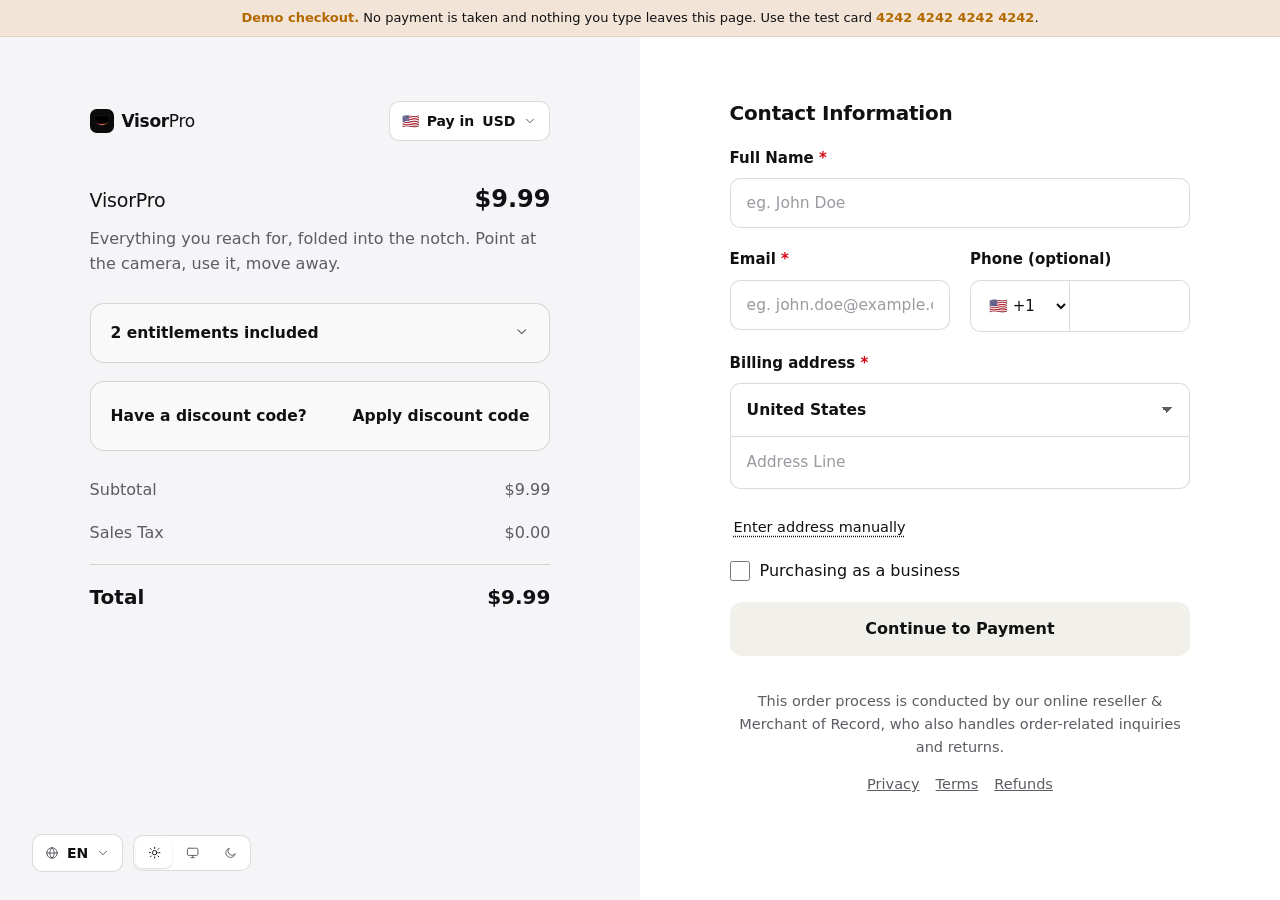
==== checkout.html @ f38d6903 "VisorPro website: landing page, live panel demo and demo checkout" ====
<!doctype html>
<html lang="en">
<head>
<meta charset="utf-8">
<meta name="viewport" content="width=device-width, initial-scale=1, viewport-fit=cover">
<title>VisorPro Checkout</title>
<meta name="robots" content="noindex">
<link rel="icon" href="assets/favicon.svg" type="image/svg+xml">
<link rel="preconnect" href="https://fonts.googleapis.com">
<link rel="stylesheet" href="https://fonts.googleapis.com/css2?family=Bricolage+Grotesque:opsz,wght@12..96,600;12..96,700&family=Instrument+Sans:wght@400;500;600;700&display=swap">
<link rel="stylesheet" href="assets/site.css">
<style>
  /* Demo checkout. Two halves: the order on the left, the form on the right. */
  :root { --left: #f5f5f7; --right: #ffffff; --field: #fff; --field-line: rgba(0,0,0,.14) }
  @media (prefers-color-scheme: dark) { :root:not([data-theme="light"]) { --left: #1c1c1e; --right: #111112; --field: #161618; --field-line: rgba(255,255,255,.12) } }
  :root[data-theme="dark"] { --left: #1c1c1e; --right: #111112; --field: #161618; --field-line: rgba(255,255,255,.12) }
  body { min-height: 100vh; display: flex; flex-direction: column; background: var(--right) }
  .demo { background: color-mix(in oklab, var(--warn) 18%, var(--right)); color: var(--fg); font-size: 13px; text-align: center; padding: 8px 16px; border-bottom: 1px solid var(--line) }
  .demo b { color: var(--warn) }
  .co { flex: 1; display: grid; grid-template-columns: 1fr 1fr }
  .co-l { background: var(--left); display: flex; flex-direction: column; padding: 64px clamp(16px, 7vw, 120px) 28px; position: relative }
  .co-r { background: var(--right); padding: 64px clamp(16px, 7vw, 120px) 40px }
  .co-l > .in, .co-r > .in { max-width: 560px; width: 100%; margin-left: auto }
  .co-r > .in { margin: 0 auto 0 0 }
  @media (max-width: 900px) { .co { grid-template-columns: 1fr } .co-l, .co-r { padding: 32px 16px } .co-l > .in, .co-r > .in { margin: 0 auto } .co-l .tools { position: static; margin-top: 24px } }
  .top { display: flex; justify-content: space-between; align-items: center; gap: 12px; margin-bottom: 44px }
  .brand { font-size: 17px }
  .dd { position: relative }
  .ddb { display: inline-flex; align-items: center; gap: 8px; height: 40px; padding: 0 12px; border-radius: 10px; background: var(--right); border: 1px solid var(--field-line); color: var(--fg); font: 600 14px var(--sans); cursor: pointer }
  .ddb .i { color: var(--fg2) }
  .ddm { position: absolute; right: 0; top: 46px; z-index: 20; min-width: 220px; padding: 5px; border-radius: 12px; background: var(--surface); border: 1px solid var(--line); box-shadow: var(--shadow); display: none }
  .ddm.up { top: auto; bottom: 46px; left: 0; right: auto }
  .dd.open .ddm { display: block }
  .ddm button { display: flex; width: 100%; gap: 10px; align-items: center; padding: 8px 10px; border: 0; background: none; border-radius: 8px; color: var(--fg); font: 14px var(--sans); cursor: pointer; text-align: left }
  .ddm button:hover { background: var(--surface2) } .ddm button small { margin-left: auto; color: var(--fg3) }
  .prod { display: flex; justify-content: space-between; align-items: baseline; gap: 16px }
  .prod h1 { font-size: 19px; letter-spacing: -0.01em } .prod .amt { font: 700 24px var(--display) }
  .desc { color: var(--fg2); margin: 14px 0 26px; font-size: 16px }
  .box { border: 1px solid var(--field-line); border-radius: 14px; background: color-mix(in oklab, var(--right) 40%, transparent); margin-bottom: 18px }
  .box > button { display: flex; width: 100%; justify-content: space-between; align-items: center; padding: 20px; background: none; border: 0; color: var(--fg); font: 600 15.5px var(--sans); cursor: pointer }
  .box > button .i { transition: transform .2s; color: var(--fg2) } .box.open > button .i { transform: rotate(180deg) }
  .box .more { display: none; padding: 0 20px 18px; font-size: 14.5px; color: var(--fg2) } .box.open .more { display: block }
  .ent { display: flex; gap: 10px; align-items: flex-start; padding: 6px 0 } .ent .i { color: var(--good); margin-top: 3px } .ent b { color: var(--fg); font-weight: 600 }
  .disc { display: flex; justify-content: space-between; align-items: center; padding: 22px 20px; gap: 12px; font-weight: 600; font-size: 15.5px }
  .disc .lnk { background: none; border: 0; color: var(--fg); font: 600 15.5px var(--sans); cursor: pointer; padding: 0 }
  .disc form { display: flex; gap: 8px; flex: 1; justify-content: flex-end } .disc input { max-width: 180px; height: 38px }
  .disc .ok { color: var(--good); font-weight: 600; display: flex; gap: 8px; align-items: center }
  .sum { margin-top: 8px; font-size: 16px }
  .sum div { display: flex; justify-content: space-between; padding: 9px 0; color: var(--fg2) }
  .sum .tot { border-top: 1px solid var(--field-line); margin-top: 10px; padding-top: 20px; color: var(--fg); font: 700 20px var(--display) }
  .sum .save { color: var(--good) }
  .tools { position: absolute; left: 32px; bottom: 28px; display: flex; gap: 10px; align-items: center }
  .tools .ddb { height: 38px; background: var(--right) }
  .tools .theme-sw { border-radius: 10px; padding: 3px; background: var(--right); box-shadow: inset 0 0 0 1px var(--field-line) } .tools .theme-sw button { border-radius: 7px; width: 36px; height: 30px }
  h2.sec { font: 600 20px var(--display); letter-spacing: -0.01em; margin: 0 0 22px }
  .row2 { display: grid; grid-template-columns: 1fr 1fr; gap: 20px } @media (max-width: 520px) { .row2 { grid-template-columns: 1fr } }
  .f { display: flex; flex-direction: column; gap: 8px; margin-bottom: 20px }
  .f label { font-weight: 600; font-size: 15px } .f label .req { color: var(--bad) }
  .inp { height: 50px; width: 100%; padding: 0 16px; border-radius: 10px; border: 1px solid var(--field-line); background: var(--field); color: var(--fg); font: 15.5px var(--sans); outline: none; transition: border-color .15s, box-shadow .15s }
  .inp::placeholder { color: var(--fg3) }
  .inp:focus { border-color: var(--accent); box-shadow: 0 0 0 3px color-mix(in oklab, var(--accent) 25%, transparent) }
  .inp.bad { border-color: var(--bad) } .err { color: var(--bad); font-size: 13px; display: none } .f.has-err .err { display: block }
  .phone { display: flex; border: 1px solid var(--field-line); border-radius: 10px; background: var(--field); overflow: hidden }
  .phone select { border: 0; background: none; color: var(--fg); padding: 0 8px 0 14px; font: 15px var(--sans); border-right: 1px solid var(--field-line); cursor: pointer }
  .phone input { border: 0; border-radius: 0; flex: 1; box-shadow: none !important }
  .phone:focus-within { border-color: var(--accent); box-shadow: 0 0 0 3px color-mix(in oklab, var(--accent) 25%, transparent) }
  .addr { border: 1px solid var(--field-line); border-radius: 10px; background: var(--field); overflow: hidden }
  .addr select, .addr input { width: 100%; height: 52px; border: 0; background: none; color: var(--fg); padding: 0 16px; font: 600 15.5px var(--sans); outline: none }
  .addr input { font-weight: 400; border-top: 1px solid var(--field-line) }
  .addr input::placeholder { color: var(--fg3) }
  .addr select { appearance: none; background-image: linear-gradient(45deg, transparent 50%, var(--fg2) 50%), linear-gradient(135deg, var(--fg2) 50%, transparent 50%); background-position: calc(100% - 22px) 50%, calc(100% - 16px) 50%; background-size: 6px 6px; background-repeat: no-repeat; cursor: pointer }
  .addr .grid3 { display: grid; grid-template-columns: 1.2fr 1fr .8fr } .addr .grid3 input + input { border-left: 1px solid var(--field-line) }
  .manual { display: inline-block; margin: 10px 0 24px 4px; background: none; border: 0; color: var(--fg); font: 500 14.5px var(--sans); text-decoration: underline dotted; text-underline-offset: 4px; cursor: pointer; padding: 0 }
  .chk { display: flex; gap: 10px; align-items: center; font-size: 16px; cursor: pointer; margin-bottom: 18px }
  .chk input { width: 20px; height: 20px; accent-color: var(--accent); margin: 0 }
  .go { width: 100%; height: 54px; border-radius: 12px; border: 0; background: var(--surface2); color: var(--fg); font: 600 16px var(--sans); cursor: pointer; margin-top: 10px; display: flex; align-items: center; justify-content: center; gap: 10px; transition: background .15s, filter .15s }
  .go.ready { background: var(--fg); color: var(--bg) } .go:hover { filter: brightness(1.08) }
  .go:disabled { opacity: .6; cursor: progress }
  .spin { width: 18px; height: 18px; border-radius: 50%; border: 2px solid currentColor; border-right-color: transparent; animation: sp .7s linear infinite } @keyframes sp { to { transform: rotate(360deg) } }
  .legal { text-align: center; color: var(--fg2); font-size: 14.5px; margin-top: 34px; line-height: 1.6 }
  .legal .lnks { display: flex; gap: 16px; justify-content: center; margin-top: 14px; font-weight: 500 } .legal .lnks a { color: var(--fg2) }
  .who { display: flex; justify-content: space-between; align-items: center; padding: 14px 16px; border-radius: 12px; border: 1px solid var(--field-line); margin-bottom: 24px; font-size: 14.5px; color: var(--fg2) }
  .who b { color: var(--fg); display: block; font-size: 15px } .who button { background: none; border: 0; color: var(--accent); font: 600 14px var(--sans); cursor: pointer }
  .card-box { border: 1px solid var(--field-line); border-radius: 10px; background: var(--field); overflow: hidden }
  .card-box .cn { position: relative } .card-box .cn input { padding-right: 120px }
  .card-box .brands { position: absolute; right: 12px; top: 50%; translate: 0 -50%; display: flex; gap: 6px }
  .card-box .brands i { width: 32px; height: 21px; border-radius: 4px; background: var(--surface2); border: 1px solid var(--line); display: grid; place-items: center; font: 700 8px var(--sans); color: var(--fg2); font-style: normal }
  .card-box .brands i.on { background: var(--accent); color: #fff; border-color: transparent }
  .card-box input { width: 100%; height: 52px; border: 0; background: none; color: var(--fg); padding: 0 16px; font: 15.5px var(--sans); outline: none; font-variant-numeric: tabular-nums }
  .card-box input::placeholder { color: var(--fg3) }
  .card-box .two { display: grid; grid-template-columns: 1fr 1fr; border-top: 1px solid var(--field-line) } .card-box .two input + input { border-left: 1px solid var(--field-line) }
  .testcard { font-size: 13px; color: var(--fg3); margin: 10px 0 20px 2px } .testcard button { background: none; border: 0; color: var(--accent); cursor: pointer; font: 600 13px var(--sans); padding: 0 }
  .done { text-align: center; padding-top: 30px }
  .done .tick { width: 64px; height: 64px; border-radius: 50%; display: grid; place-items: center; margin: 0 auto 22px; background: color-mix(in oklab, var(--good) 18%, transparent); color: var(--good); font-size: 30px }
  .done h2 { font: 700 30px var(--display); letter-spacing: -0.02em }
  .done p { color: var(--fg2) }
  .key { margin: 26px auto; max-width: 420px; display: flex; align-items: center; justify-content: space-between; gap: 12px; padding: 14px 16px; border-radius: 12px; background: var(--surface2); font: 600 16px var(--mono); letter-spacing: .04em }
  .key button { background: none; border: 0; color: var(--accent); font: 600 13px var(--sans); cursor: pointer }
  .hide { display: none !important }
</style>
</head>
<body data-page="checkout">
<div class="demo" role="note"><b>Demo checkout.</b> No payment is taken and nothing you type leaves this page. Use the test card <b>4242 4242 4242 4242</b>.</div>
<div class="co">
  <div class="co-l"><div class="in">
    <div class="top">
      <a class="brand" href="index.html" id="brand"></a>
      <div class="dd" id="cur"><button class="ddb" type="button" aria-haspopup="true"><span id="curflag"></span>Pay in <span id="curcode">USD</span><span data-icon="down"></span></button><div class="ddm" id="curmenu"></div></div>
    </div>
    <div class="prod"><h1>VisorPro</h1><span class="amt" id="p-price"></span></div>
    <p class="desc">Everything you reach for, folded into the notch. Point at the camera, use it, move away.</p>
    <div class="box" id="ents"><button type="button" aria-expanded="false"><span>2 entitlements included</span><span data-icon="down"></span></button>
      <div class="more"><div class="ent"><span data-icon="check"></span><div><b>Licence key</b> for <span id="e-macs"></span> of your Macs, sent by email</div></div><div class="ent"><span data-icon="check"></span><div><b>Free updates</b> for every version 1 release</div></div></div></div>
    <div class="box"><div class="disc" id="disc"><span>Have a discount code?</span><button class="lnk" type="button" id="disc-open">Apply discount code</button></div></div>
    <div class="sum">
      <div><span>Subtotal</span><span id="s-sub"></span></div>
      <div class="save hide" id="s-disc-row"><span id="s-disc-lab">Discount</span><span id="s-disc"></span></div>
      <div><span id="s-tax-lab">Sales Tax</span><span id="s-tax"></span></div>
      <div class="tot"><span>Total</span><span id="s-tot"></span></div>
    </div>
  </div>
  <div class="tools">
    <div class="dd" id="lang"><button class="ddb" type="button"><span data-icon="globe"></span>EN<span data-icon="down"></span></button><div class="ddm up"><button type="button">English <small>EN</small></button><button type="button" disabled style="opacity:.5">Deutsch <small>soon</small></button><button type="button" disabled style="opacity:.5">Français <small>soon</small></button><button type="button" disabled style="opacity:.5">日本語 <small>soon</small></button></div></div>
    <span class="theme-sw" role="group" aria-label="Appearance"><button data-t="light" aria-label="Light" type="button"></button><button data-t="system" aria-label="Match the system" type="button"></button><button data-t="dark" aria-label="Dark" type="button"></button></span>
  </div></div>

  <div class="co-r"><div class="in">
    <!-- step 1 -->
    <form id="step1" novalidate>
      <h2 class="sec">Contact Information</h2>
      <div class="f" data-f="name"><label for="name">Full Name <span class="req">*</span></label><input class="inp" id="name" placeholder="eg. John Doe" autocomplete="name"><span class="err">Enter your name.</span></div>
      <div class="row2">
        <div class="f" data-f="email"><label for="email">Email <span class="req">*</span></label><input class="inp" id="email" type="email" placeholder="eg. john.doe@example.com" autocomplete="email"><span class="err">Enter an email address; the licence key goes there.</span></div>
        <div class="f"><label for="phone">Phone (optional)</label><div class="phone"><select id="dial" aria-label="Country code"></select><input class="inp" id="phone" type="tel" autocomplete="tel-national" aria-label="Phone number"></div></div>
      </div>
      <div class="f" data-f="addr"><label>Billing address <span class="req">*</span></label>
        <div class="addr"><select id="country" aria-label="Country"></select><input id="line1" placeholder="Address Line" autocomplete="address-line1" aria-label="Address line">
          <div class="hide" id="manual"><input id="line2" placeholder="Apartment, suite (optional)" autocomplete="address-line2" aria-label="Address line 2"><div class="grid3"><input id="city" placeholder="City" autocomplete="address-level2" aria-label="City"><input id="state" placeholder="State / region" autocomplete="address-level1" aria-label="State"><input id="zip" placeholder="Postcode" autocomplete="postal-code" aria-label="Postcode"></div></div></div>
        <span class="err">Enter your address.</span></div>
      <button class="manual" type="button" id="manual-b">Enter address manually</button>
      <label class="chk"><input type="checkbox" id="biz"> Purchasing as a business</label>
      <div class="hide" id="bizf"><div class="row2"><div class="f"><label for="company">Company name</label><input class="inp" id="company" autocomplete="organization"></div><div class="f"><label for="taxid">Tax ID (optional)</label><input class="inp" id="taxid" placeholder="eg. DE123456789"></div></div></div>
      <button class="go" id="go1" type="submit">Continue to Payment</button>
    </form>

    <!-- step 2 -->
    <form id="step2" class="hide" novalidate autocomplete="off">
      <h2 class="sec">Payment</h2>
      <div class="who"><div><b id="who-n"></b><span id="who-e"></span></div><button type="button" id="edit">Edit</button></div>
      <div class="f" data-f="card"><label>Card details <span class="req">*</span></label>
        <div class="card-box"><div class="cn"><input id="cc" inputmode="numeric" placeholder="1234 1234 1234 1234" autocomplete="off" aria-label="Card number"><span class="brands"><i data-b="visa">VISA</i><i data-b="mc">MC</i><i data-b="amex">AMEX</i></span></div>
          <div class="two"><input id="exp" inputmode="numeric" placeholder="MM / YY" autocomplete="off" aria-label="Expiry"><input id="cvc" inputmode="numeric" placeholder="CVC" autocomplete="off" aria-label="Security code"></div></div>
        <span class="err" id="card-err">Check the card number, expiry and security code.</span></div>
      <div class="testcard">Demo: <button type="button" id="fill">fill in the test card</button>. Any future expiry and any three digits work.</div>
      <div class="f"><label for="ccname">Name on card</label><input class="inp" id="ccname" autocomplete="off"></div>
      <button class="go ready" id="pay" type="submit"></button>
    </form>

    <!-- done -->
    <div class="done hide" id="done">
      <div class="tick" data-icon="check"></div>
      <h2>You’re all set.</h2>
      <p>Thanks, <span id="d-name"></span>. Your receipt and licence key are on their way to <b id="d-email"></b>.</p>
      <div class="key"><span id="lic"></span><button type="button" id="copykey">Copy</button></div>
      <p style="font-size:14px">Open VisorPro, then <b>Settings › General › Licence</b> and paste the key.</p>
      <div class="ctas"><a class="btn p lg" href="docs.html#install">Download VisorPro</a><a class="btn s lg" href="index.html">Back to the site</a></div>
      <p style="font-size:13px;color:var(--fg3);margin-top:24px">This was a demo: no order was placed and the key above is made up.</p>
    </div>

    <div class="legal" id="legal">This order process is conducted by our online reseller &amp; Merchant of Record, who also handles order-related inquiries and returns.
      <div class="lnks"><a href="docs.html#privacy">Privacy</a><a href="index.html#faq">Terms</a><a href="index.html#faq">Refunds</a></div></div>
  </div></div>
</div>
<script src="assets/icons.js"></script>
<script src="assets/data.js"></script>
<script src="assets/site.js"></script>
<script>
(function () {
  const VP = window.VP, I = VP.icon, $ = s => document.querySelector(s);
  const P = VP.pricing;
  $('#brand').innerHTML = VP.wordmark();
  $('#e-macs').textContent = P.macs;
  document.querySelectorAll('.tools .theme-sw button').forEach(b => { b.innerHTML = I({ light: 'sun', system: 'display', dark: 'moon' }[b.dataset.t]); b.addEventListener('click', () => VP.theme(b.dataset.t)) });
  VP.theme(VP.store.get('vp-theme') || 'system');

  /* countries: name, code, dial, tax rate, tax label, currency */
  const C = [['United States', 'US', '+1', 0, 'Sales Tax', 'USD', '🇺🇸'], ['United Kingdom', 'GB', '+44', .2, 'VAT (20%)', 'GBP', '🇬🇧'], ['Germany', 'DE', '+49', .19, 'VAT (19%)', 'EUR', '🇩🇪'], ['France', 'FR', '+33', .2, 'VAT (20%)', 'EUR', '🇫🇷'], ['Netherlands', 'NL', '+31', .21, 'VAT (21%)', 'EUR', '🇳🇱'], ['Spain', 'ES', '+34', .21, 'VAT (21%)', 'EUR', '🇪🇸'], ['Italy', 'IT', '+39', .22, 'VAT (22%)', 'EUR', '🇮🇹'], ['Canada', 'CA', '+1', .05, 'GST (5%)', 'CAD', '🇨🇦'], ['Australia', 'AU', '+61', .1, 'GST (10%)', 'AUD', '🇦🇺'], ['Japan', 'JP', '+81', .1, 'Consumption Tax (10%)', 'JPY', '🇯🇵'], ['Other', 'XX', '+', 0, 'Tax', 'USD', '🌐']];
  $('#country').innerHTML = C.map(c => `<option value="${c[1]}">${c[0]}</option>`).join('');
  $('#dial').innerHTML = C.filter(c => c[1] !== 'XX').map(c => `<option value="${c[1]}">${c[6]} ${c[2]}</option>`).join('');
  let cur = 'USD', country = C[0], code = null;
  const CODES = { NOTCH20: .2, EARLYBIRD: .1 };

  $('#curmenu').innerHTML = Object.entries(P.currencies).map(([k, v]) => `<button type="button" data-c="${k}">${v.flag} ${v.name}<small>${k}</small></button>`).join('');
  $('#curmenu').addEventListener('click', e => { const b = e.target.closest('button'); if (!b) return; cur = b.dataset.c; $('#cur').classList.remove('open'); calc() });
  document.querySelectorAll('.dd > .ddb').forEach(b => b.addEventListener('click', e => { e.stopPropagation(); const d = b.parentElement; const o = d.classList.contains('open'); document.querySelectorAll('.dd').forEach(x => x.classList.remove('open')); if (!o) d.classList.add('open') }));
  document.addEventListener('click', () => document.querySelectorAll('.dd').forEach(x => x.classList.remove('open')));
  document.addEventListener('keydown', e => { if (e.key === 'Escape') document.querySelectorAll('.dd').forEach(x => x.classList.remove('open')) });
  $('#lang .ddm').addEventListener('click', () => $('#lang').classList.remove('open'));

  function totals() { const sub = P.early, d = code ? sub * CODES[code] : 0, tax = (sub - d) * country[3]; return { sub, d, tax, tot: sub - d + tax } }
  function calc() {
    const t = totals(), m = v => VP.money(v, cur);
    $('#curcode').textContent = cur; $('#curflag').textContent = P.currencies[cur].flag;
    $('#p-price').textContent = m(t.sub); $('#s-sub').textContent = m(t.sub);
    $('#s-disc-row').classList.toggle('hide', !code); if (code) { $('#s-disc-lab').textContent = `Discount (${code}, ${CODES[code] * 100}%)`; $('#s-disc').textContent = '−' + m(t.d) }
    $('#s-tax-lab').textContent = country[4]; $('#s-tax').textContent = m(t.tax); $('#s-tot').textContent = m(t.tot);
    $('#pay').textContent = 'Pay ' + m(t.tot);
  }
  $('#country').addEventListener('change', e => { country = C.find(c => c[1] === e.target.value); const dial = $('#dial'); if ([...dial.options].some(o => o.value === country[1])) dial.value = country[1]; if (P.currencies[country[5]]) cur = country[5]; calc() });
  $('#ents > button').addEventListener('click', e => { const b = $('#ents'); b.classList.toggle('open'); e.currentTarget.setAttribute('aria-expanded', b.classList.contains('open')) });

  /* discount */
  const disc = $('#disc');
  function discOpen() { disc.innerHTML = `<form id="df"><input class="inp" id="dcode" placeholder="Code" aria-label="Discount code" autocomplete="off"><button class="btn s" type="submit">Apply</button></form>`; $('#dcode').focus();
    $('#df').addEventListener('submit', e => { e.preventDefault(); const v = $('#dcode').value.trim().toUpperCase(); if (CODES[v]) { code = v; disc.innerHTML = `<span class="ok">${I('tag')} ${v} applied</span><button class="lnk" type="button" id="drm">Remove</button>`; $('#drm').addEventListener('click', () => { code = null; disc.innerHTML = '<span>Have a discount code?</span><button class="lnk" type="button" id="disc-open">Apply discount code</button>'; $('#disc-open').addEventListener('click', discOpen); calc() }); calc() } else { $('#dcode').classList.add('bad'); $('#dcode').value = ''; $('#dcode').placeholder = 'Not a valid code (demo: NOTCH20)' } }) }
  $('#disc-open').addEventListener('click', discOpen);

  $('#manual-b').addEventListener('click', e => { const m = $('#manual'); m.classList.toggle('hide'); e.target.textContent = m.classList.contains('hide') ? 'Enter address manually' : 'Hide address details' });
  $('#biz').addEventListener('change', e => $('#bizf').classList.toggle('hide', !e.target.checked));

  /* step 1 */
  const s1 = $('#step1');
  const valid = { name: () => $('#name').value.trim().length > 1, email: () => /^[^\s@]+@[^\s@]+\.[^\s@]{2,}$/.test($('#email').value.trim()), addr: () => $('#line1').value.trim().length > 3 };
  const ready = () => $('#go1').classList.toggle('ready', Object.values(valid).every(f => f()));
  s1.addEventListener('input', e => { const f = e.target.closest('.f[data-f]'); if (f && f.classList.contains('has-err') && valid[f.dataset.f]()) { f.classList.remove('has-err'); f.querySelectorAll('.inp').forEach(x => x.classList.remove('bad')) } ready() });
  s1.addEventListener('submit', e => {
    e.preventDefault(); let first = null;
    for (const [k, f] of Object.entries(valid)) { const el = s1.querySelector(`.f[data-f="${k}"]`); const ok = f(); el.classList.toggle('has-err', !ok); el.querySelectorAll('.inp').forEach(x => x.classList.toggle('bad', !ok)); if (!ok && !first) first = el.querySelector('input') }
    if (first) { first.focus(); return }
    $('#who-n').textContent = $('#name').value.trim(); $('#who-e').textContent = $('#email').value.trim();
    $('#ccname').value = $('#name').value.trim();
    s1.classList.add('hide'); $('#step2').classList.remove('hide'); $('#cc').focus(); window.scrollTo({ top: 0, behavior: 'smooth' });
  });
  $('#edit').addEventListener('click', () => { $('#step2').classList.add('hide'); s1.classList.remove('hide') });

  /* step 2: card formatting and checks, all local */
  const cc = $('#cc'), exp = $('#exp'), cvc = $('#cvc');
  const brand = n => /^4/.test(n) ? 'visa' : /^(5[1-5]|2[2-7])/.test(n) ? 'mc' : /^3[47]/.test(n) ? 'amex' : '';
  const luhn = n => { let s = 0, alt = false; for (let i = n.length - 1; i >= 0; i--) { let d = +n[i]; if (alt) { d *= 2; if (d > 9) d -= 9 } s += d; alt = !alt } return n.length >= 13 && s % 10 === 0 };
  cc.addEventListener('input', () => { const n = cc.value.replace(/\D/g, '').slice(0, 16); const b = brand(n); cc.value = b === 'amex' ? n.replace(/^(\d{0,4})(\d{0,6})(\d{0,5}).*/, (m, a, b2, c) => [a, b2, c].filter(Boolean).join(' ')) : n.replace(/(\d{4})(?=\d)/g, '$1 '); document.querySelectorAll('.brands i').forEach(i => i.classList.toggle('on', i.dataset.b === b)) });
  exp.addEventListener('input', () => { const n = exp.value.replace(/\D/g, '').slice(0, 4); exp.value = n.length > 2 ? n.slice(0, 2) + ' / ' + n.slice(2) : n });
  cvc.addEventListener('input', () => { cvc.value = cvc.value.replace(/\D/g, '').slice(0, 4) });
  $('#fill').addEventListener('click', () => { cc.value = '4242424242424242'; cc.dispatchEvent(new Event('input')); const d = new Date(); exp.value = pad(d.getMonth() + 1) + (d.getFullYear() + 3 - 2000); exp.dispatchEvent(new Event('input')); cvc.value = '123' });
  const pad = n => String(n).padStart(2, '0');
  $('#step2').addEventListener('submit', e => {
    e.preventDefault();
    const n = cc.value.replace(/\D/g, ''), [mm, yy] = exp.value.split('/').map(x => +x.trim());
    const now = new Date(), expOk = mm >= 1 && mm <= 12 && (2000 + yy > now.getFullYear() || (2000 + yy === now.getFullYear() && mm >= now.getMonth() + 1));
    const ok = luhn(n) && expOk && /^\d{3,4}$/.test(cvc.value);
    const f = $('#step2 .f[data-f="card"]'); f.classList.toggle('has-err', !ok);
    $('#card-err').textContent = !luhn(n) ? 'That card number doesn’t look right.' : !expOk ? 'Check the expiry date.' : 'Enter the three or four digit security code.';
    if (!ok) return;
    const pay = $('#pay'); pay.disabled = true; pay.innerHTML = '<span class="spin"></span> Processing…';
    setTimeout(() => {
      cc.value = exp.value = cvc.value = ''; // forget the card straight away
      const seg = () => Array.from({ length: 4 }, () => 'ABCDEFGHJKLMNPQRSTUVWXYZ23456789'[Math.floor(Math.random() * 32)]).join('');
      $('#lic').textContent = `VPRO-${seg()}-${seg()}-${seg()}-${seg()}`;
      $('#d-name').textContent = $('#name').value.trim().split(' ')[0]; $('#d-email').textContent = $('#email').value.trim();
      $('#step2').classList.add('hide'); $('#legal').classList.add('hide'); $('#done').classList.remove('hide');
    }, 1400);
  });
  $('#copykey').addEventListener('click', e => { try { navigator.clipboard.writeText($('#lic').textContent).then(() => { e.target.textContent = 'Copied' }) } catch (x) { /* */ } });
  calc();
})();
</script>
</body>
</html>
---- assets/site.css ----
/* VisorPro site: light paper, notch black, one pink accent. */
:root {
  --paper: #fbfbf8; --paper2: #f3f2ec; --card: #ffffff; --ink: #111113; --ink2: #5c5c62; --ink3: #9a9aa0; --rule: rgba(17,17,19,.08);
  --pink: #e8467f; --light: linear-gradient(100deg, #ff4f9a 0%, #ff6b6b 45%, #ff9a3d 100%);
  --peach: linear-gradient(160deg, #fde4d6, #f7d6e4); --lilac: linear-gradient(160deg, #e7e2fb, #f4def0); --sky: linear-gradient(160deg, #dcebfb, #e9e4fb); --mint: linear-gradient(160deg, #dff3e6, #e6f0f8); --sand: linear-gradient(160deg, #f6ecd9, #f8e1d6);
  --head: "Inter Tight", "Inter", -apple-system, system-ui, sans-serif; --serif: "Instrument Serif", Georgia, serif; --body: "Inter", -apple-system, system-ui, sans-serif; --mono: "JetBrains Mono", ui-monospace, Menlo, monospace;
  /* names the checkout uses */
  --bg: var(--paper); --bg2: var(--paper2); --surface: var(--card); --surface2: #f1f0ea; --line: var(--rule); --line2: rgba(17,17,19,.16);
  --fg: var(--ink); --fg2: var(--ink2); --fg3: var(--ink3); --accent: #e8467f; --accent-fg: #fff; --good: #1f9d55; --warn: #b26a00; --bad: #d70015;
  --shadow: 0 1px 2px rgba(0,0,0,.04), 0 14px 34px -16px rgba(40,30,60,.2); --sans: var(--body); --display: var(--head);
  color-scheme: light;
}
:root[data-theme="dark"] { --paper: #0d0d0f; --paper2: #151518; --card: #18181b; --ink: #f4f4f2; --ink2: #b0b0b6; --ink3: #77777d; --rule: rgba(255,255,255,.1);
  --surface2: #202024; --line2: rgba(255,255,255,.18); --accent: #ff5c97; --good: #32d74b; --warn: #ffb340; --bad: #ff453a; color-scheme: dark }

* { box-sizing: border-box }
html { scroll-padding-top: 90px; -webkit-text-size-adjust: 100% }
body { margin: 0; background: var(--paper); color: var(--ink); font: 16px/1.55 var(--body); -webkit-font-smoothing: antialiased; overflow-x: hidden }
a { color: inherit } img, svg { max-width: 100% }
.i { width: 1em; height: 1em; display: inline-block; vertical-align: -0.14em; flex: none }
.wrap { max-width: 1180px; margin: 0 auto; padding: 0 max(20px, env(safe-area-inset-left)) }
:focus-visible { outline: 2px solid var(--pink); outline-offset: 2px }
kbd { font: 500 .78em var(--mono); background: var(--card); border: 1px solid var(--rule); border-bottom-width: 2px; border-radius: 6px; padding: 1px 6px; white-space: nowrap; color: var(--ink) }
h1, h2, h3 { font-family: var(--head); font-weight: 500; letter-spacing: -0.04em; margin: 0; text-wrap: balance; line-height: 1.02 }
h2 { font-size: clamp(36px, 5vw, 60px) }
h3 { font-size: clamp(26px, 3vw, 36px); letter-spacing: -0.035em }
em, .it { font-family: var(--serif); font-style: italic; font-weight: 400; letter-spacing: -0.01em }
.muted { color: var(--ink3) }
.lede { color: var(--ink2); font-size: clamp(16px, 1.6vw, 18px); margin: 16px 0 0; max-width: 52ch; text-wrap: pretty }
.center { text-align: center } .center .lede { margin-left: auto; margin-right: auto }
section { padding: 110px 0 }
.chip { display: inline-flex; align-items: center; gap: 8px; font: 500 11.5px var(--mono); color: var(--ink2); background: var(--card); border: 1px solid var(--rule); border-radius: 99px; padding: 3px 10px 3px 3px }
.chip b { background: var(--ink); color: var(--paper); border-radius: 99px; padding: 2px 8px; font-weight: 600 }
.label { display: inline-flex; align-items: center; gap: 8px; font: 500 11.5px var(--mono); letter-spacing: .08em; text-transform: uppercase; color: var(--ink3); margin-bottom: 14px }
.label .sq { width: 18px; height: 18px; border-radius: 5px; background: #000; color: #fff; display: grid; place-items: center; font-size: 10.5px }
.ticks { list-style: none; padding: 0; margin: 22px 0 0; display: grid; gap: 9px; font-size: 15px; color: var(--ink2) }
.ticks li { display: flex; gap: 10px; align-items: flex-start } .ticks li::before { content: ""; flex: none; width: 17px; height: 17px; margin-top: 2px; border-radius: 50%; background: var(--ink) url("data:image/svg+xml,%3Csvg xmlns='http://www.w3.org/2000/svg' viewBox='0 0 24 24'%3E%3Cpath d='M6 12.5l4 4 8-9' fill='none' stroke='white' stroke-width='3' stroke-linecap='round' stroke-linejoin='round'/%3E%3C/svg%3E") center/11px no-repeat }

/* nav: a floating pill */
.nav { position: fixed; top: 14px; left: 50%; translate: -50% 0; z-index: 100; width: min(640px, calc(100% - 24px)); height: 48px; padding: 0 6px 0 14px; display: flex; align-items: center; gap: 18px;
  background: rgba(255,255,255,.72); backdrop-filter: blur(20px) saturate(1.8); -webkit-backdrop-filter: blur(20px) saturate(1.8); border: 1px solid rgba(17,17,19,.08); border-radius: 15px; box-shadow: 0 8px 30px -14px rgba(40,30,60,.25) }
:root[data-theme="dark"] .nav { background: rgba(24,24,27,.72) }
.nav .links { display: flex; gap: 20px; margin-left: auto; font-size: 13.5px }
.nav .links a { text-decoration: none; color: var(--ink2) } .nav .links a:hover { color: var(--ink) }
.nav .buy { margin-left: 6px; height: 36px; padding: 0 14px; border-radius: 10px; background: var(--ink); color: var(--paper); font: 600 13.5px var(--body); text-decoration: none; display: inline-flex; align-items: center; gap: 7px; white-space: nowrap }
.brand { display: inline-flex; align-items: center; gap: 8px; text-decoration: none; font: 650 16px var(--head); letter-spacing: -0.02em; color: var(--ink); white-space: nowrap }
.brand b { font-weight: 400 }
@media (max-width: 720px) { .nav .links { display: none } .nav .buy { margin-left: auto } }

/* buttons */
.btn { display: inline-flex; align-items: center; justify-content: center; gap: 9px; height: 46px; padding: 0 20px; border-radius: 12px; font: 600 15px var(--body); border: 0; cursor: pointer; white-space: nowrap; text-decoration: none; transition: transform .12s, filter .15s, background .15s }
.btn:active { transform: scale(.97) }
.btn.p { background: var(--ink); color: var(--paper); box-shadow: 0 8px 20px -10px rgba(0,0,0,.5) } .btn.p:hover { filter: brightness(1.3) }
.btn.s { background: var(--card); color: var(--ink); box-shadow: inset 0 0 0 1px var(--rule), 0 2px 6px -3px rgba(0,0,0,.12) } .btn.s:hover { background: var(--paper2) }
.btn.l { background: var(--light); color: #fff; box-shadow: inset 0 1px 0 rgba(255,255,255,.35), 0 10px 24px -12px rgba(232,70,127,.7) }
.btn.lg { height: 52px; padding: 0 24px; font-size: 16px } .btn.sm { height: 36px; padding: 0 14px; font-size: 14px }
.ctas { display: flex; gap: 10px; flex-wrap: wrap; justify-content: center; margin-top: 28px }
.facts { display: flex; flex-wrap: wrap; justify-content: center; gap: 6px 18px; margin-top: 16px; font: 12px var(--mono); color: var(--ink3) }
.facts span::before { content: "✓ "; color: var(--pink) }

/* ---------- the story / hero ---------- */
.story { position: relative; height: 520vh; padding: 0 }
.stick { position: sticky; top: 0; height: 100vh; height: 100svh; overflow: hidden; background: radial-gradient(80% 60% at 50% 0%, #fff, transparent 70%) }
.lines { position: absolute; left: 0; right: 0; top: max(96px, 12vh); text-align: center; z-index: 5; pointer-events: none }
.line { position: absolute; left: 0; right: 0; padding: 0 16px; opacity: 0; transform: translateY(18px); will-change: opacity, transform }
.line h1 { font-size: clamp(40px, 6.6vw, 96px); line-height: .98; letter-spacing: -0.05em; font-weight: 500; margin: 0 auto; max-width: 14ch }
.line h1 em { color: var(--pink) }
.line p { margin: 14px auto 0; color: var(--ink2); font-size: clamp(15px, 1.6vw, 18px); max-width: 44ch }
.line.final { top: -24px } .line.final .ctas, .line.final .chip { pointer-events: auto }
.line.final h1 { max-width: 16ch; font-size: clamp(34px, 5.4vw, 76px) }
.line.final p { margin-top: 10px }
.line.final .ctas { margin-top: 18px }
.notch-chip { display: inline-flex; align-items: center; gap: .18em; vertical-align: .06em; padding: .02em .28em .06em .18em; border-radius: .22em; background: #ffe1ec; box-shadow: 0 .08em .3em -.08em rgba(232,70,127,.45); transform: rotate(-2deg) }
.notch-chip i { width: .9em; height: .34em; background: #000; border-radius: 0 0 .14em .14em; display: inline-block; align-self: flex-start; margin-top: .14em }
.notch-chip em { color: var(--pink); font-size: .95em }
#hero-mac { position: absolute; inset: 0 }
#hero-mac .scr { box-shadow: 0 0 0 13px #0a0a0b, 0 0 0 14.5px #3a3a3e, 0 60px 140px -40px rgba(60, 40, 80, .4) }
.scroll-cue { position: absolute; left: 50%; bottom: 22px; translate: -50% 0; font: 11.5px var(--mono); color: var(--ink3); display: flex; flex-direction: column; align-items: center; gap: 6px; z-index: 6; transition: opacity .3s }
.scroll-cue i { width: 1.5px; height: 26px; background: linear-gradient(var(--ink3), transparent); animation: cue 1.6s ease-in-out infinite }
@keyframes cue { 0% { transform: scaleY(0); transform-origin: top } 50% { transform: scaleY(1); transform-origin: top } 51% { transform-origin: bottom } 100% { transform: scaleY(0); transform-origin: bottom } }
.measure { position: absolute; z-index: 4; pointer-events: none; font: 500 13px var(--mono); color: var(--pink); white-space: nowrap; opacity: 0; transition: opacity .3s }

/* works with */
.works { padding: 40px 0 10px; text-align: center }
.works p { font: 12px var(--mono); color: var(--ink3); margin: 0 0 18px }
.apps { display: flex; justify-content: center; gap: clamp(14px, 3vw, 34px); flex-wrap: wrap }
.apps span { display: flex; align-items: center; gap: 9px; font-size: 14px; color: var(--ink2); padding: 8px 0 }
.apps img { width: 28px; height: 28px }

/* one notch block */
.block { border-radius: 32px; padding: clamp(36px, 6vw, 72px) clamp(20px, 5vw, 64px); background: var(--lilac); text-align: center; position: relative; overflow: hidden }
.block h2 { font-size: clamp(38px, 6vw, 72px) }
.mini-rail { display: flex; gap: 12px; justify-content: center; flex-wrap: wrap; margin-top: 40px }
.mr { width: 128px; padding: 16px 10px 14px; border-radius: 20px; background: rgba(255,255,255,.6); box-shadow: inset 0 0 0 1px rgba(255,255,255,.8), 0 10px 30px -16px rgba(60,40,90,.35); display: flex; flex-direction: column; align-items: center; gap: 6px; text-align: center }
.mr .ic { width: 46px; height: 46px; border-radius: 13px; background: #000; color: #f5f5f7; display: grid; place-items: center; font-size: 21px; box-shadow: 0 8px 18px -8px rgba(0,0,0,.6), inset 0 1px 0 rgba(255,255,255,.15); margin-bottom: 4px }
.mr .ic.acc { color: #ff5ca8 }
.mr b { font-size: 13.5px } .mr small { font-size: 11.5px; color: var(--ink2); line-height: 1.3 }

/* feature rows */
.frow { display: grid; grid-template-columns: minmax(0, 1.1fr) minmax(0, 1fr); gap: clamp(28px, 6vw, 80px); align-items: center; padding: 50px 0 }
.frow.rev .fv { order: 2 }
.fv { border-radius: 28px; padding: clamp(18px, 3vw, 34px); background: var(--peach); position: relative; overflow: hidden; box-shadow: inset 0 0 0 1px rgba(255,255,255,.6) }
.fv .mac { filter: drop-shadow(0 24px 40px rgba(40,20,40,.3)) }
.ft p { color: var(--ink2); margin: 14px 0 0; max-width: 46ch }
@media (max-width: 860px) { .frow { grid-template-columns: 1fr } .frow.rev .fv { order: 0 } }
.mac.bare .scr { background: transparent !important; box-shadow: none !important; border-radius: 0 }
.mac.bare .mb { display: none }

.small4 { display: grid; grid-template-columns: repeat(4, minmax(0, 1fr)); gap: 14px; margin-top: 20px }
.sc4 { border-radius: 22px; background: var(--card); box-shadow: inset 0 0 0 1px var(--rule); padding: 16px 16px 0; overflow: hidden; display: flex; flex-direction: column }
.sc4 .label { margin-bottom: 4px } .sc4 b { font: 500 19px var(--head); letter-spacing: -0.02em }
.sc4 .scr4 { margin-top: 14px; height: 150px; border-radius: 14px 14px 0 0; background: #000; color: #f5f5f7; padding: 14px; font: 12px -apple-system, system-ui, sans-serif; position: relative; overflow: hidden }
.sc4 .scr4 .t { font-size: 9px; letter-spacing: .16em; color: #8e8e93; font-weight: 700; margin-bottom: 10px }
.sc4 .row { display: flex; align-items: center; gap: 8px; height: 22px; font-size: 12px }
.sc4 .ck { width: 12px; height: 12px; border-radius: 50%; border: 1.4px solid #0a84ff; flex: none } .sc4 .ck.f { background: #0a84ff }
.sc4 .ring { position: absolute; left: 50%; top: 52%; translate: -50% -50%; width: 92px; height: 92px }
.sc4 .ring b { position: absolute; inset: 0; display: grid; place-items: center; font: 700 17px -apple-system, system-ui; letter-spacing: 0 }
@media (max-width: 960px) { .small4 { grid-template-columns: repeat(2, minmax(0, 1fr)) } }

/* open it your way */
.ways { display: grid; grid-template-columns: minmax(0, 360px) minmax(0, 1fr); gap: 24px; margin-top: 44px; align-items: center }
.way-list { display: flex; flex-direction: column; gap: 8px }
.way { border: 0; text-align: left; cursor: pointer; display: flex; gap: 14px; align-items: center; padding: 14px 16px; border-radius: 16px; background: rgba(255,255,255,.55); box-shadow: inset 0 0 0 1px var(--rule); font: 600 15px var(--body); color: var(--ink); transition: background .2s, box-shadow .2s }
.way .k { width: 36px; height: 36px; border-radius: 10px; background: #000; color: #fff; display: grid; place-items: center; font-size: 16px; flex: none }
.way small { display: none; font-weight: 400; color: var(--ink2); font-size: 13.5px; margin-top: 2px }
.way.on { background: var(--card); box-shadow: inset 0 0 0 1.5px var(--ink), var(--shadow) } .way.on small { display: block }
.way-v { position: relative; border-radius: 26px; overflow: hidden; background: var(--sky); padding: 22px; box-shadow: inset 0 0 0 1px rgba(255,255,255,.6) }
.way-v .mac { border-radius: 14px; box-shadow: 0 30px 60px -30px rgba(30,30,80,.45) }
.keys { position: absolute; left: 50%; top: 62%; translate: -50% -50%; display: flex; gap: 8px; z-index: 50; opacity: 0; transition: opacity .25s; pointer-events: none }
.keys.on { opacity: 1 }
.keys span { min-width: 56px; height: 56px; padding: 0 12px; border-radius: 13px; background: rgba(255,255,255,.94); box-shadow: 0 4px 0 rgba(0,0,0,.15), 0 14px 30px -10px rgba(0,0,0,.35); display: grid; place-items: center; font: 600 26px -apple-system, system-ui; color: #111 }
@media (max-width: 860px) { .ways { grid-template-columns: 1fr } }

/* try it */
.stage { position: relative; margin-top: 40px; border-radius: 30px; overflow: hidden; box-shadow: 0 0 0 1px var(--rule), 0 40px 90px -40px rgba(60,40,80,.4) }
.dock-ctl { position: absolute; left: 50%; bottom: 14px; translate: -50% 0; z-index: 70; display: flex; align-items: center; gap: 10px; padding: 6px; border-radius: 14px; background: rgba(255,255,255,.7); backdrop-filter: blur(20px) saturate(1.6); -webkit-backdrop-filter: blur(20px) saturate(1.6); box-shadow: inset 0 0 0 1px rgba(255,255,255,.7), 0 10px 30px -10px rgba(0,0,0,.25); max-width: calc(100% - 24px) }
.pills { display: flex; gap: 2px }
.pills button { border: 0; background: none; cursor: pointer; height: 32px; padding: 0 12px; border-radius: 9px; font: 600 13px var(--body); color: #3b3b40; white-space: nowrap }
.pills button.on { background: #111113; color: #fff }
.dots { display: flex; gap: 6px; padding: 0 6px 0 10px; border-left: 1px solid rgba(0,0,0,.1) }
.dots button { width: 20px; height: 20px; border-radius: 50%; border: 0; cursor: pointer; background: var(--c); box-shadow: inset 0 0 0 1px rgba(0,0,0,.15) }
.dots button.on { box-shadow: 0 0 0 2px #fff, 0 0 0 3.5px var(--c) }
.howto { display: grid; grid-template-columns: repeat(4, minmax(0, 1fr)); gap: 22px; margin-top: 26px; font-size: 14.5px; color: var(--ink2) }
.howto b { display: block; color: var(--ink); font-size: 15px; margin: 6px 0 2px } .howto .i { color: var(--pink); font-size: 19px }
@media (max-width: 820px) { .howto { grid-template-columns: repeat(2, minmax(0, 1fr)) } }
@media (max-width: 700px) { .stage { overflow: visible; box-shadow: none } .stage .mac { border-radius: 20px; box-shadow: 0 0 0 1px var(--rule) } .dock-ctl { position: static; translate: none; margin: 12px auto 0; flex-wrap: wrap; justify-content: center; background: var(--card); box-shadow: inset 0 0 0 1px var(--rule) } .dots { border-left: 0 } }

/* tabs gallery */
.big13 { display: flex; align-items: flex-end; gap: 22px; justify-content: center; flex-wrap: wrap }
.big13 .n { font: 300 clamp(110px, 16vw, 200px)/.8 var(--head); letter-spacing: -0.07em }
.big13 .s { font: 400 clamp(18px, 2vw, 26px)/1.25 var(--mono); color: var(--ink2); padding-bottom: 10px; text-align: left }
.big13 .s mark { display: inline-block; margin-top: 8px; background: var(--light); color: #fff; padding: 2px 12px; border-radius: 99px; font-size: .85em }
.gal { display: grid; grid-template-columns: repeat(auto-fill, minmax(200px, 1fr)); gap: 10px; margin-top: 46px }
.g { display: flex; gap: 12px; align-items: flex-start; padding: 14px; border-radius: 16px; background: var(--card); box-shadow: inset 0 0 0 1px var(--rule); transition: transform .15s, box-shadow .15s }
.g:hover { transform: translateY(-2px); box-shadow: inset 0 0 0 1px var(--rule), var(--shadow) }
.g .ic { width: 38px; height: 38px; border-radius: 10px; background: #000; color: #f5f5f7; display: grid; place-items: center; font-size: 17px; flex: none }
.g b { font-size: 14.5px; display: block } .g span { font-size: 13px; color: var(--ink2); line-height: 1.35; display: block; margin-top: 1px }

/* looks */
.looks { display: grid; grid-template-columns: repeat(2, minmax(0, 1fr)); gap: 16px; margin-top: 44px }
.lc { border-radius: 24px; overflow: hidden; background: var(--card); box-shadow: inset 0 0 0 1px var(--rule); cursor: pointer; transition: transform .2s }
.lc:hover { transform: translateY(-3px) }
.lc .cap { padding: 14px 18px 16px; display: flex; justify-content: space-between; align-items: baseline; gap: 12px }
.lc .cap b { font: 500 20px var(--head); letter-spacing: -0.02em } .lc .cap span { color: var(--ink2); font-size: 14px; text-align: right }
@media (max-width: 760px) { .looks { grid-template-columns: 1fr } }

/* compare */
.cmp { margin-top: 44px; border-radius: 30px; background: var(--sand); padding: clamp(18px, 4vw, 44px) }
.cmp-in { background: rgba(255,255,255,.7); border-radius: 20px; padding: 6px 18px; overflow-x: auto }
.cmp table { width: 100%; border-collapse: collapse; font-size: 14.5px; min-width: 560px }
.cmp th, .cmp td { padding: 13px 10px; text-align: center; border-bottom: 1px solid var(--rule) }
.cmp tr:last-child td { border-bottom: 0 }
.cmp th { font: 500 11px var(--mono); letter-spacing: .08em; text-transform: uppercase; color: var(--ink3) }
.cmp td:first-child, .cmp th:first-child { text-align: left; color: var(--ink) }
.cmp .us { background: #111113; color: #fff; width: 140px } .cmp th.us { color: #fff; border-radius: 14px 14px 0 0 } .cmp tr:last-child .us { border-radius: 0 0 14px 14px }
.y, .n2 { width: 20px; height: 20px; border-radius: 50%; display: inline-grid; place-items: center; font-size: 11px }
.y { background: var(--light); color: #fff } .n2 { background: rgba(0,0,0,.06); color: var(--ink3) }
.cmp small { display: block; margin-top: 14px; color: var(--ink3); font-size: 12px }

/* pricing */
.plans { display: grid; grid-template-columns: repeat(2, minmax(0, 380px)); gap: 18px; justify-content: center; margin-top: 46px; align-items: stretch }
.plan { border-radius: 24px; background: var(--card); box-shadow: inset 0 0 0 1px var(--rule), var(--shadow); padding: 28px; display: flex; flex-direction: column; position: relative }
.plan.pro { box-shadow: inset 0 0 0 2px var(--pink), 0 30px 60px -30px rgba(232,70,127,.45) }
.plan .nm { font: 600 15px var(--body); display: flex; justify-content: space-between; align-items: center }
.plan .nm .chip b { background: var(--light) }
.plan .amt { display: flex; align-items: baseline; gap: 10px; margin: 16px 0 2px } .plan .amt b { font: 500 56px/1 var(--head); letter-spacing: -0.05em } .plan .amt s { color: var(--ink3); font-size: 18px }
.plan .per { color: var(--ink2); font-size: 14px }
.plan ul { margin: 20px 0 26px; flex: 1 }
.plan .btn { width: 100% }
.macs { display: inline-flex; background: var(--paper2); border-radius: 10px; padding: 3px; gap: 2px; margin-top: 16px }
.macs button { border: 0; background: none; cursor: pointer; padding: 5px 12px; border-radius: 8px; font: 600 12.5px var(--body); color: var(--ink2) }
.macs button.on { background: var(--card); color: var(--ink); box-shadow: 0 1px 3px rgba(0,0,0,.12) }
.fine { text-align: center; color: var(--ink3); font-size: 13px; margin-top: 22px }
@media (max-width: 760px) { .plans { grid-template-columns: 1fr } }

/* privacy bento */
.bento { display: grid; grid-template-columns: 1.15fr 1fr 1fr; grid-template-rows: 1fr 1fr; gap: 14px; margin-top: 44px; min-height: 480px }
.bx { border-radius: 24px; padding: 24px; display: flex; flex-direction: column; justify-content: flex-end; box-shadow: inset 0 0 0 1px rgba(255,255,255,.6); position: relative; overflow: hidden }
.bx b { font: 500 21px var(--head); letter-spacing: -0.02em; display: block; margin-bottom: 6px } .bx span { color: var(--ink2); font-size: 14.5px }
.bx .ico { position: absolute; top: 22px; left: 22px; width: 52px; height: 52px; border-radius: 15px; background: #000; color: #fff; display: grid; place-items: center; font-size: 24px; box-shadow: 0 14px 26px -12px rgba(0,0,0,.6) }
.bx.big { grid-row: span 2; background: linear-gradient(180deg, #2a2440 0%, #5b4a7a 45%, #f0a8c4 100%); color: #fff }
.bx.big b { font-size: 30px; line-height: 1.05 } .bx.big span { color: rgba(255,255,255,.8) }
.bx.big .lock { position: absolute; left: 50%; top: 32%; translate: -50% -50%; width: 120px; height: 34px; background: #000; border-radius: 0 0 14px 14px; box-shadow: 0 0 60px 10px rgba(255,140,190,.5) }
@media (max-width: 900px) { .bento { grid-template-columns: 1fr 1fr; grid-template-rows: auto } .bx { min-height: 190px } .bx.big { grid-column: span 2; grid-row: auto; min-height: 300px } }
@media (max-width: 560px) { .bento { grid-template-columns: 1fr } .bx.big { grid-column: auto } }

/* closing */
.closing { border-radius: 32px; margin: 0 auto; text-align: center; padding: clamp(56px, 9vw, 110px) 20px; background: radial-gradient(60% 70% at 50% 110%, #ffc2d9, transparent 70%), radial-gradient(50% 60% at 15% 20%, #ffe0cc, transparent 70%), radial-gradient(50% 60% at 85% 20%, #dcd6ff, transparent 70%), #f8f1f6; position: relative; overflow: hidden }
.closing .icon { width: 84px; height: 84px; margin: 0 auto 26px; display: block; filter: drop-shadow(0 18px 30px rgba(0,0,0,.35)) }
.closing h2 { font-size: clamp(40px, 6.5vw, 82px) }

/* faq */
.faqg { display: grid; grid-template-columns: minmax(0, 1fr) minmax(0, 1.5fr); gap: 50px; align-items: start }
.faqg h2 { font-size: clamp(40px, 5vw, 60px) }
.faq details { border-bottom: 1px solid var(--rule) }
.faq details:first-child { border-top: 1px solid var(--rule) }
.faq summary { list-style: none; cursor: pointer; padding: 18px 2px; font: 500 16px var(--body); display: flex; justify-content: space-between; gap: 16px; align-items: center }
.faq summary::-webkit-details-marker { display: none }
.faq summary::after { content: "+"; font-weight: 300; font-size: 22px; color: var(--ink3); transition: transform .2s; line-height: 1 }
.faq details[open] summary::after { transform: rotate(45deg) }
.faq details p { margin: 0 2px 20px; color: var(--ink2); font-size: 15px }
@media (max-width: 860px) { .faqg { grid-template-columns: 1fr; gap: 24px } }

/* footer */
.foot { padding: 70px 0 0; font-size: 14px; color: var(--ink2); border-top: 1px solid var(--rule); margin-top: 40px; overflow: hidden }
.fgrid { display: grid; grid-template-columns: 1.5fr repeat(5, minmax(0, 1fr)); gap: 28px }
.fgrid p { margin: 12px 0 18px; max-width: 30ch; line-height: 1.5 }
.fgrid h5 { margin: 0 0 12px; font: 600 13px var(--body); color: var(--ink) }
.fgrid ul { list-style: none; margin: 0; padding: 0; display: grid; gap: 8px }
.fgrid a { text-decoration: none; color: var(--ink2) } .fgrid a:hover { color: var(--ink) }
.badges { display: flex; flex-wrap: wrap; gap: 8px }
.bdg { display: inline-flex; flex-direction: column; justify-content: center; height: 34px; padding: 0 10px; border-radius: 7px; background: #111113; color: #fff; font: 600 11px var(--body); line-height: 1.1 }
.bdg small { font: 500 7.5px var(--mono); letter-spacing: .1em; text-transform: uppercase; color: #9a9aa0 }
.bdg.lt { background: var(--card); color: var(--ink); box-shadow: inset 0 0 0 1px var(--rule) }
.news { display: flex; gap: 8px; margin-top: 16px; max-width: 300px }
.news input { flex: 1; min-width: 0; height: 38px; border-radius: 10px; border: 1px solid var(--rule); background: var(--card); padding: 0 12px; font: 14px var(--body); color: var(--ink) }
.news button { height: 38px; padding: 0 14px; border-radius: 10px; border: 0; background: var(--ink); color: var(--paper); font: 600 13px var(--body); cursor: pointer }
.fbase { display: flex; justify-content: space-between; align-items: center; gap: 12px; flex-wrap: wrap; margin-top: 50px; padding: 20px 0; border-top: 1px solid var(--rule); font-size: 13px; color: var(--ink3) }
.fbase .soc { display: flex; gap: 14px } .fbase .soc a { color: var(--ink3); text-decoration: none } .fbase .soc a:hover { color: var(--ink) }
.status { display: inline-flex; align-items: center; gap: 7px } .status i { width: 7px; height: 7px; border-radius: 50%; background: #34c759; box-shadow: 0 0 0 3px rgba(52,199,89,.2) }
.giant { font: 600 clamp(80px, 21vw, 300px)/.8 var(--head); letter-spacing: -0.07em; text-align: center; color: transparent; background: linear-gradient(180deg, rgba(17,17,19,.08), rgba(17,17,19,0) 85%); -webkit-background-clip: text; background-clip: text; margin: 10px 0 -0.12em; user-select: none; white-space: nowrap }
@media (max-width: 960px) { .fgrid { grid-template-columns: repeat(3, minmax(0, 1fr)) } .fgrid > :first-child { grid-column: 1 / -1 } }
@media (max-width: 560px) { .fgrid { grid-template-columns: repeat(2, minmax(0, 1fr)) } }

/* used by the checkout */
.theme-sw { display: inline-flex; background: var(--surface2); border-radius: 99px; padding: 3px; gap: 2px; box-shadow: inset 0 0 0 1px var(--line) }
.theme-sw button { border: 0; background: none; width: 30px; height: 26px; border-radius: 99px; cursor: pointer; color: var(--fg2); display: grid; place-items: center }
.theme-sw button.on { background: var(--surface); color: var(--fg); box-shadow: 0 1px 2px rgba(0,0,0,.15) }

@media (max-height: 820px) { .line.final .facts { display: none } .line.final p { display: none } }
@media (max-height: 820px) and (max-width: 700px) { .line.final p { display: block } }
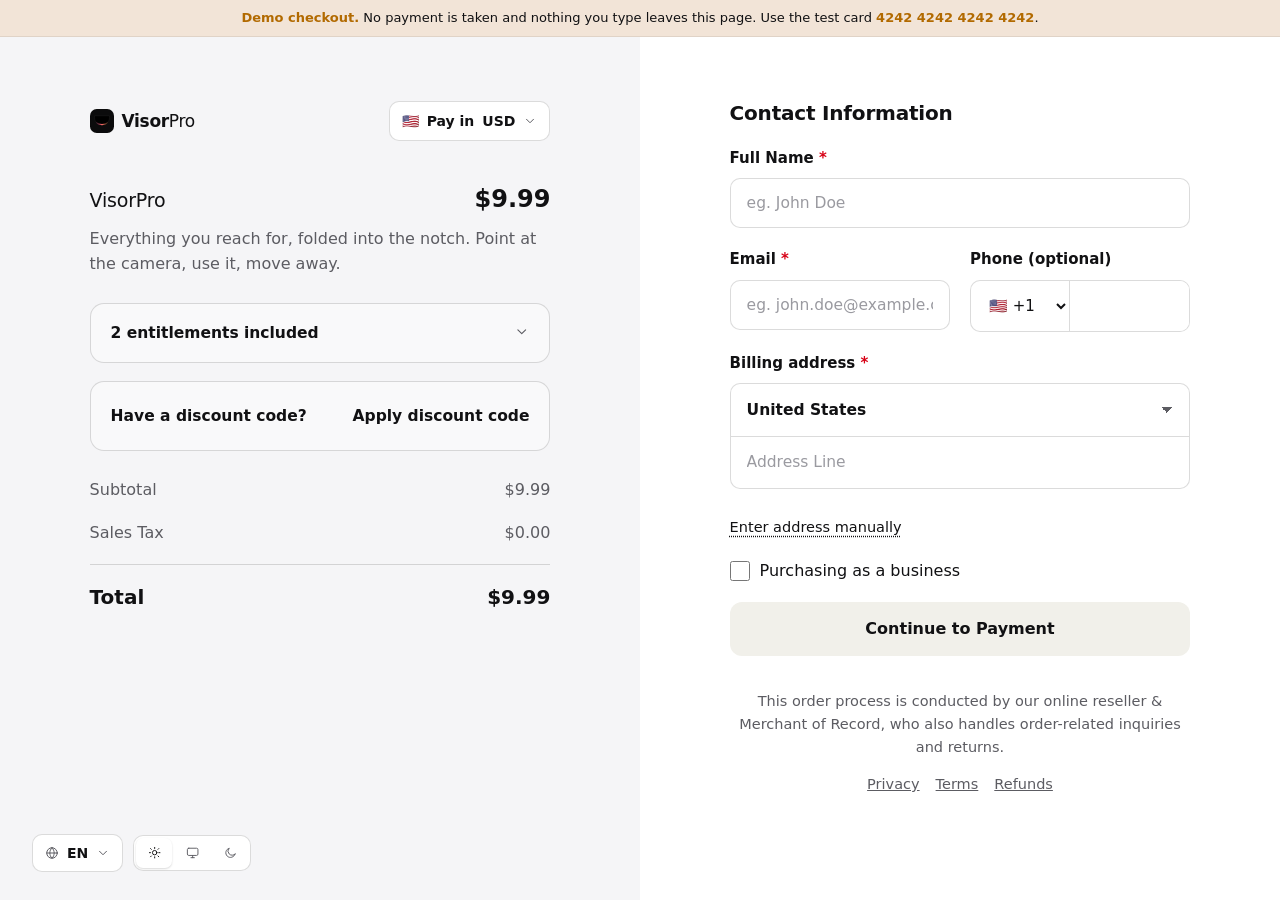
==== commit 9e50ba70: "Website: twelve design variants and the polished Apple-style page (v12) - v1-v12 and variants.html, " ====
--- a/checkout.html
+++ b/checkout.html
@@ -70,7 +70,7 @@
   .addr input::placeholder { color: var(--fg3) }
   .addr select { appearance: none; background-image: linear-gradient(45deg, transparent 50%, var(--fg2) 50%), linear-gradient(135deg, var(--fg2) 50%, transparent 50%); background-position: calc(100% - 22px) 50%, calc(100% - 16px) 50%; background-size: 6px 6px; background-repeat: no-repeat; cursor: pointer }
   .addr .grid3 { display: grid; grid-template-columns: 1.2fr 1fr .8fr } .addr .grid3 input + input { border-left: 1px solid var(--field-line) }
-  .manual { display: inline-block; margin: 10px 0 24px 4px; background: none; border: 0; color: var(--fg); font: 500 14.5px var(--sans); text-decoration: underline dotted; text-underline-offset: 4px; cursor: pointer; padding: 0 }
+  .manual { display: inline-block; margin: 10px 0 24px 0; background: none; border: 0; color: var(--fg); font: 500 14.5px var(--sans); text-decoration: underline dotted; text-underline-offset: 4px; cursor: pointer; padding: 0 }
   .chk { display: flex; gap: 10px; align-items: center; font-size: 16px; cursor: pointer; margin-bottom: 18px }
   .chk input { width: 20px; height: 20px; accent-color: var(--accent); margin: 0 }
   .go { width: 100%; height: 54px; border-radius: 12px; border: 0; background: var(--surface2); color: var(--fg); font: 600 16px var(--sans); cursor: pointer; margin-top: 10px; display: flex; align-items: center; justify-content: center; gap: 10px; transition: background .15s, filter .15s }
--- a/assets/site.css
+++ b/assets/site.css
@@ -28,7 +28,12 @@
 .muted { color: var(--ink3) }
 .lede { color: var(--ink2); font-size: clamp(16px, 1.6vw, 18px); margin: 16px 0 0; max-width: 52ch; text-wrap: pretty }
 .center { text-align: center } .center .lede { margin-left: auto; margin-right: auto }
-section { padding: 110px 0 }
+section { padding: 96px 0 }
+section.tint { background: linear-gradient(#fbfbf8, #f1f3fa 30%, #f1f3fa 70%, #fbfbf8) }
+.chip + h2, .chip + h1 { margin-top: 16px }
+h2 + .lede, h3 + p { margin-top: 14px }
+@media (max-width: 820px) { section { padding: 72px 0 } }
+@media (max-width: 560px) { section { padding: 56px 0 } }
 .chip { display: inline-flex; align-items: center; gap: 8px; font: 500 11.5px var(--mono); color: var(--ink2); background: var(--card); border: 1px solid var(--rule); border-radius: 99px; padding: 3px 10px 3px 3px }
 .chip b { background: var(--ink); color: var(--paper); border-radius: 99px; padding: 2px 8px; font-weight: 600 }
 .label { display: inline-flex; align-items: center; gap: 8px; font: 500 11.5px var(--mono); letter-spacing: .08em; text-transform: uppercase; color: var(--ink3); margin-bottom: 14px }
@@ -81,32 +86,34 @@
 .measure { position: absolute; z-index: 4; pointer-events: none; font: 500 13px var(--mono); color: var(--pink); white-space: nowrap; opacity: 0; transition: opacity .3s }
 
 /* works with */
-.works { padding: 40px 0 10px; text-align: center }
+.works { padding: 56px 0 0; text-align: center }
 .works p { font: 12px var(--mono); color: var(--ink3); margin: 0 0 18px }
 .apps { display: flex; justify-content: center; gap: clamp(14px, 3vw, 34px); flex-wrap: wrap }
 .apps span { display: flex; align-items: center; gap: 9px; font-size: 14px; color: var(--ink2); padding: 8px 0 }
 .apps img { width: 28px; height: 28px }
 
 /* one notch block */
-.block { border-radius: 32px; padding: clamp(36px, 6vw, 72px) clamp(20px, 5vw, 64px); background: var(--lilac); text-align: center; position: relative; overflow: hidden }
+.block { border-radius: 28px; padding: clamp(36px, 6vw, 72px) clamp(20px, 5vw, 64px); background: var(--lilac); text-align: center; position: relative; overflow: hidden }
 .block h2 { font-size: clamp(38px, 6vw, 72px) }
 .mini-rail { display: flex; gap: 12px; justify-content: center; flex-wrap: wrap; margin-top: 40px }
-.mr { width: 128px; padding: 16px 10px 14px; border-radius: 20px; background: rgba(255,255,255,.6); box-shadow: inset 0 0 0 1px rgba(255,255,255,.8), 0 10px 30px -16px rgba(60,40,90,.35); display: flex; flex-direction: column; align-items: center; gap: 6px; text-align: center }
+.block .lede { margin-left: auto; margin-right: auto }
+.mr { width: 132px; padding: 16px 10px 14px; border-radius: 18px; background: rgba(255,255,255,.6); box-shadow: inset 0 0 0 1px rgba(255,255,255,.8), 0 10px 30px -16px rgba(60,40,90,.35); display: flex; flex-direction: column; align-items: center; gap: 6px; text-align: center }
 .mr .ic { width: 46px; height: 46px; border-radius: 13px; background: #000; color: #f5f5f7; display: grid; place-items: center; font-size: 21px; box-shadow: 0 8px 18px -8px rgba(0,0,0,.6), inset 0 1px 0 rgba(255,255,255,.15); margin-bottom: 4px }
 .mr .ic.acc { color: #ff5ca8 }
 .mr b { font-size: 13.5px } .mr small { font-size: 11.5px; color: var(--ink2); line-height: 1.3 }
 
 /* feature rows */
-.frow { display: grid; grid-template-columns: minmax(0, 1.1fr) minmax(0, 1fr); gap: clamp(28px, 6vw, 80px); align-items: center; padding: 50px 0 }
+.frow { display: grid; grid-template-columns: minmax(0, 1.1fr) minmax(0, 1fr); gap: clamp(28px, 6vw, 80px); align-items: center; padding: 48px 0 }
+.block + .frow { margin-top: 24px }
 .frow.rev .fv { order: 2 }
-.fv { border-radius: 28px; padding: clamp(18px, 3vw, 34px); background: var(--peach); position: relative; overflow: hidden; box-shadow: inset 0 0 0 1px rgba(255,255,255,.6) }
+.fv { border-radius: 28px; padding: clamp(20px, 3.4vw, 40px); background: var(--peach); position: relative; overflow: hidden; box-shadow: inset 0 0 0 1px rgba(255,255,255,.6) }
 .fv .mac { filter: drop-shadow(0 24px 40px rgba(40,20,40,.3)) }
 .ft p { color: var(--ink2); margin: 14px 0 0; max-width: 46ch }
 @media (max-width: 860px) { .frow { grid-template-columns: 1fr } .frow.rev .fv { order: 0 } }
 .mac.bare .scr { background: transparent !important; box-shadow: none !important; border-radius: 0 }
 .mac.bare .mb { display: none }
 
-.small4 { display: grid; grid-template-columns: repeat(4, minmax(0, 1fr)); gap: 14px; margin-top: 20px }
+.small4 { display: grid; grid-template-columns: repeat(4, minmax(0, 1fr)); gap: 14px; margin-top: 24px }
 .sc4 { border-radius: 22px; background: var(--card); box-shadow: inset 0 0 0 1px var(--rule); padding: 16px 16px 0; overflow: hidden; display: flex; flex-direction: column }
 .sc4 .label { margin-bottom: 4px } .sc4 b { font: 500 19px var(--head); letter-spacing: -0.02em }
 .sc4 .scr4 { margin-top: 14px; height: 150px; border-radius: 14px 14px 0 0; background: #000; color: #f5f5f7; padding: 14px; font: 12px -apple-system, system-ui, sans-serif; position: relative; overflow: hidden }
@@ -118,13 +125,13 @@
 @media (max-width: 960px) { .small4 { grid-template-columns: repeat(2, minmax(0, 1fr)) } }
 
 /* open it your way */
-.ways { display: grid; grid-template-columns: minmax(0, 360px) minmax(0, 1fr); gap: 24px; margin-top: 44px; align-items: center }
+.ways { display: grid; grid-template-columns: minmax(0, 360px) minmax(0, 1fr); gap: 24px; margin-top: 48px; align-items: center }
 .way-list { display: flex; flex-direction: column; gap: 8px }
-.way { border: 0; text-align: left; cursor: pointer; display: flex; gap: 14px; align-items: center; padding: 14px 16px; border-radius: 16px; background: rgba(255,255,255,.55); box-shadow: inset 0 0 0 1px var(--rule); font: 600 15px var(--body); color: var(--ink); transition: background .2s, box-shadow .2s }
+.way { border: 0; min-height: 64px; text-align: left; cursor: pointer; display: flex; gap: 14px; align-items: center; padding: 14px 16px; border-radius: 14px; background: rgba(255,255,255,.55); box-shadow: inset 0 0 0 1px var(--rule); font: 600 15px var(--body); color: var(--ink); transition: background .2s, box-shadow .2s }
 .way .k { width: 36px; height: 36px; border-radius: 10px; background: #000; color: #fff; display: grid; place-items: center; font-size: 16px; flex: none }
 .way small { display: none; font-weight: 400; color: var(--ink2); font-size: 13.5px; margin-top: 2px }
 .way.on { background: var(--card); box-shadow: inset 0 0 0 1.5px var(--ink), var(--shadow) } .way.on small { display: block }
-.way-v { position: relative; border-radius: 26px; overflow: hidden; background: var(--sky); padding: 22px; box-shadow: inset 0 0 0 1px rgba(255,255,255,.6) }
+.way-v { position: relative; border-radius: 28px; overflow: hidden; background: var(--sky); padding: 22px; box-shadow: inset 0 0 0 1px rgba(255,255,255,.6) }
 .way-v .mac { border-radius: 14px; box-shadow: 0 30px 60px -30px rgba(30,30,80,.45) }
 .keys { position: absolute; left: 50%; top: 62%; translate: -50% -50%; display: flex; gap: 8px; z-index: 50; opacity: 0; transition: opacity .25s; pointer-events: none }
 .keys.on { opacity: 1 }
@@ -132,7 +139,7 @@
 @media (max-width: 860px) { .ways { grid-template-columns: 1fr } }
 
 /* try it */
-.stage { position: relative; margin-top: 40px; border-radius: 30px; overflow: hidden; box-shadow: 0 0 0 1px var(--rule), 0 40px 90px -40px rgba(60,40,80,.4) }
+.stage { position: relative; margin-top: 48px; border-radius: 28px; overflow: hidden; box-shadow: 0 0 0 1px var(--rule), 0 40px 90px -40px rgba(60,40,80,.4) }
 .dock-ctl { position: absolute; left: 50%; bottom: 14px; translate: -50% 0; z-index: 70; display: flex; align-items: center; gap: 10px; padding: 6px; border-radius: 14px; background: rgba(255,255,255,.7); backdrop-filter: blur(20px) saturate(1.6); -webkit-backdrop-filter: blur(20px) saturate(1.6); box-shadow: inset 0 0 0 1px rgba(255,255,255,.7), 0 10px 30px -10px rgba(0,0,0,.25); max-width: calc(100% - 24px) }
 .pills { display: flex; gap: 2px }
 .pills button { border: 0; background: none; cursor: pointer; height: 32px; padding: 0 12px; border-radius: 9px; font: 600 13px var(--body); color: #3b3b40; white-space: nowrap }
@@ -146,56 +153,60 @@
 @media (max-width: 700px) { .stage { overflow: visible; box-shadow: none } .stage .mac { border-radius: 20px; box-shadow: 0 0 0 1px var(--rule) } .dock-ctl { position: static; translate: none; margin: 12px auto 0; flex-wrap: wrap; justify-content: center; background: var(--card); box-shadow: inset 0 0 0 1px var(--rule) } .dots { border-left: 0 } }
 
 /* tabs gallery */
-.big13 { display: flex; align-items: flex-end; gap: 22px; justify-content: center; flex-wrap: wrap }
+.big13 { display: flex; align-items: flex-end; gap: 22px; justify-content: center; flex-wrap: wrap; margin-bottom: 32px }
 .big13 .n { font: 300 clamp(110px, 16vw, 200px)/.8 var(--head); letter-spacing: -0.07em }
 .big13 .s { font: 400 clamp(18px, 2vw, 26px)/1.25 var(--mono); color: var(--ink2); padding-bottom: 10px; text-align: left }
 .big13 .s mark { display: inline-block; margin-top: 8px; background: var(--light); color: #fff; padding: 2px 12px; border-radius: 99px; font-size: .85em }
-.gal { display: grid; grid-template-columns: repeat(auto-fill, minmax(200px, 1fr)); gap: 10px; margin-top: 46px }
-.g { display: flex; gap: 12px; align-items: flex-start; padding: 14px; border-radius: 16px; background: var(--card); box-shadow: inset 0 0 0 1px var(--rule); transition: transform .15s, box-shadow .15s }
+.gal { display: grid; grid-template-columns: repeat(auto-fill, minmax(208px, 1fr)); gap: 12px; margin-top: 48px }
+.g { display: flex; gap: 12px; align-items: flex-start; padding: 16px; border-radius: 14px; background: var(--card); box-shadow: inset 0 0 0 1px var(--rule); transition: transform .15s, box-shadow .15s }
 .g:hover { transform: translateY(-2px); box-shadow: inset 0 0 0 1px var(--rule), var(--shadow) }
 .g .ic { width: 38px; height: 38px; border-radius: 10px; background: #000; color: #f5f5f7; display: grid; place-items: center; font-size: 17px; flex: none }
 .g b { font-size: 14.5px; display: block } .g span { font-size: 13px; color: var(--ink2); line-height: 1.35; display: block; margin-top: 1px }
 
 /* looks */
-.looks { display: grid; grid-template-columns: repeat(2, minmax(0, 1fr)); gap: 16px; margin-top: 44px }
-.lc { border-radius: 24px; overflow: hidden; background: var(--card); box-shadow: inset 0 0 0 1px var(--rule); cursor: pointer; transition: transform .2s }
+.looks { display: grid; grid-template-columns: repeat(2, minmax(0, 1fr)); gap: 16px; margin-top: 48px }
+.lc { border-radius: 22px; overflow: hidden; background: var(--card); box-shadow: inset 0 0 0 1px var(--rule); cursor: pointer; transition: transform .2s }
 .lc:hover { transform: translateY(-3px) }
-.lc .cap { padding: 14px 18px 16px; display: flex; justify-content: space-between; align-items: baseline; gap: 12px }
+.lc .cap { padding: 16px 20px 18px; display: flex; justify-content: space-between; align-items: baseline; gap: 12px }
 .lc .cap b { font: 500 20px var(--head); letter-spacing: -0.02em } .lc .cap span { color: var(--ink2); font-size: 14px; text-align: right }
 @media (max-width: 760px) { .looks { grid-template-columns: 1fr } }
 
 /* compare */
-.cmp { margin-top: 44px; border-radius: 30px; background: var(--sand); padding: clamp(18px, 4vw, 44px) }
+.cmp { margin-top: 48px; border-radius: 28px; background: var(--sand); padding: clamp(18px, 4vw, 44px) }
 .cmp-in { background: rgba(255,255,255,.7); border-radius: 20px; padding: 6px 18px; overflow-x: auto }
-.cmp table { width: 100%; border-collapse: collapse; font-size: 14.5px; min-width: 560px }
+.cmp table { width: 100%; border-collapse: collapse; font-size: 14.5px }
+@media (max-width: 600px) { .cmp table { font-size: 13px } .cmp th, .cmp td { padding: 11px 6px } .cmp td.us, .cmp th.us { width: 64px } .cmp-in { padding: 4px 8px } .cmp td:last-child, .cmp th:last-child { width: 78px } .cmp { padding: 12px } }
 .cmp th, .cmp td { padding: 13px 10px; text-align: center; border-bottom: 1px solid var(--rule) }
 .cmp tr:last-child td { border-bottom: 0 }
 .cmp th { font: 500 11px var(--mono); letter-spacing: .08em; text-transform: uppercase; color: var(--ink3) }
 .cmp td:first-child, .cmp th:first-child { text-align: left; color: var(--ink) }
 .cmp .us { background: #111113; color: #fff; width: 140px } .cmp th.us { color: #fff; border-radius: 14px 14px 0 0 } .cmp tr:last-child .us { border-radius: 0 0 14px 14px }
 .y, .n2 { width: 20px; height: 20px; border-radius: 50%; display: inline-grid; place-items: center; font-size: 11px }
-.y { background: var(--light); color: #fff } .n2 { background: rgba(0,0,0,.06); color: var(--ink3) }
+.y { background: var(--light); color: #fff; width: 22px; height: 22px } .y .i { width: 13px; height: 13px; stroke-width: 3 } .n2 .i { width: 10px; height: 10px; stroke-width: 2.4 } .n2 { background: rgba(0,0,0,.06); color: var(--ink3) }
 .cmp small { display: block; margin-top: 14px; color: var(--ink3); font-size: 12px }
 
 /* pricing */
-.plans { display: grid; grid-template-columns: repeat(2, minmax(0, 380px)); gap: 18px; justify-content: center; margin-top: 46px; align-items: stretch }
-.plan { border-radius: 24px; background: var(--card); box-shadow: inset 0 0 0 1px var(--rule), var(--shadow); padding: 28px; display: flex; flex-direction: column; position: relative }
+.plans { display: grid; grid-template-columns: repeat(2, minmax(0, 380px)); gap: 16px; justify-content: center; margin-top: 48px; align-items: stretch }
+.plan { border-radius: 22px; background: var(--card); box-shadow: inset 0 0 0 1px var(--rule), var(--shadow); padding: 28px; display: flex; flex-direction: column; position: relative }
 .plan.pro { box-shadow: inset 0 0 0 2px var(--pink), 0 30px 60px -30px rgba(232,70,127,.45) }
 .plan .nm { font: 600 15px var(--body); display: flex; justify-content: space-between; align-items: center }
 .plan .nm .chip b { background: var(--light) }
 .plan .amt { display: flex; align-items: baseline; gap: 10px; margin: 16px 0 2px } .plan .amt b { font: 500 56px/1 var(--head); letter-spacing: -0.05em } .plan .amt s { color: var(--ink3); font-size: 18px }
 .plan .per { color: var(--ink2); font-size: 14px }
-.plan ul { margin: 20px 0 26px; flex: 1 }
+.plan ul { margin: 22px 0 28px; align-content: start }
+.plan .btn { margin-top: auto }
+.plan .nm { min-height: 26px }
+.macs button[disabled] { cursor: default }
 .plan .btn { width: 100% }
-.macs { display: inline-flex; background: var(--paper2); border-radius: 10px; padding: 3px; gap: 2px; margin-top: 16px }
+.macs { display: flex; background: var(--paper2); border-radius: 10px; padding: 3px; gap: 2px; margin-top: 18px } .macs button { flex: 1 }
 .macs button { border: 0; background: none; cursor: pointer; padding: 5px 12px; border-radius: 8px; font: 600 12.5px var(--body); color: var(--ink2) }
 .macs button.on { background: var(--card); color: var(--ink); box-shadow: 0 1px 3px rgba(0,0,0,.12) }
 .fine { text-align: center; color: var(--ink3); font-size: 13px; margin-top: 22px }
 @media (max-width: 760px) { .plans { grid-template-columns: 1fr } }
 
 /* privacy bento */
-.bento { display: grid; grid-template-columns: 1.15fr 1fr 1fr; grid-template-rows: 1fr 1fr; gap: 14px; margin-top: 44px; min-height: 480px }
-.bx { border-radius: 24px; padding: 24px; display: flex; flex-direction: column; justify-content: flex-end; box-shadow: inset 0 0 0 1px rgba(255,255,255,.6); position: relative; overflow: hidden }
+.bento { display: grid; grid-template-columns: 1.15fr 1fr 1fr; grid-template-rows: 1fr 1fr; gap: 14px; margin-top: 48px; min-height: 480px }
+.bx { border-radius: 22px; padding: 24px; display: flex; flex-direction: column; justify-content: flex-end; box-shadow: inset 0 0 0 1px rgba(255,255,255,.6); position: relative; overflow: hidden }
 .bx b { font: 500 21px var(--head); letter-spacing: -0.02em; display: block; margin-bottom: 6px } .bx span { color: var(--ink2); font-size: 14.5px }
 .bx .ico { position: absolute; top: 22px; left: 22px; width: 52px; height: 52px; border-radius: 15px; background: #000; color: #fff; display: grid; place-items: center; font-size: 24px; box-shadow: 0 14px 26px -12px rgba(0,0,0,.6) }
 .bx.big { grid-row: span 2; background: linear-gradient(180deg, #2a2440 0%, #5b4a7a 45%, #f0a8c4 100%); color: #fff }
@@ -205,9 +216,10 @@
 @media (max-width: 560px) { .bento { grid-template-columns: 1fr } .bx.big { grid-column: auto } }
 
 /* closing */
-.closing { border-radius: 32px; margin: 0 auto; text-align: center; padding: clamp(56px, 9vw, 110px) 20px; background: radial-gradient(60% 70% at 50% 110%, #ffc2d9, transparent 70%), radial-gradient(50% 60% at 15% 20%, #ffe0cc, transparent 70%), radial-gradient(50% 60% at 85% 20%, #dcd6ff, transparent 70%), #f8f1f6; position: relative; overflow: hidden }
+.closing { border-radius: 28px; margin: 0 auto; text-align: center; padding: clamp(56px, 9vw, 110px) 20px; background: radial-gradient(60% 70% at 50% 110%, #ffc2d9, transparent 70%), radial-gradient(50% 60% at 15% 20%, #ffe0cc, transparent 70%), radial-gradient(50% 60% at 85% 20%, #dcd6ff, transparent 70%), #f8f1f6; position: relative; overflow: hidden }
 .closing .icon { width: 84px; height: 84px; margin: 0 auto 26px; display: block; filter: drop-shadow(0 18px 30px rgba(0,0,0,.35)) }
 .closing h2 { font-size: clamp(40px, 6.5vw, 82px) }
+.closing .facts { margin-top: 18px }
 
 /* faq */
 .faqg { display: grid; grid-template-columns: minmax(0, 1fr) minmax(0, 1.5fr); gap: 50px; align-items: start }
@@ -222,7 +234,7 @@
 @media (max-width: 860px) { .faqg { grid-template-columns: 1fr; gap: 24px } }
 
 /* footer */
-.foot { padding: 70px 0 0; font-size: 14px; color: var(--ink2); border-top: 1px solid var(--rule); margin-top: 40px; overflow: hidden }
+.foot { padding: 72px 0 0; font-size: 14px; color: var(--ink2); border-top: 1px solid var(--rule); margin-top: 40px; overflow: hidden }
 .fgrid { display: grid; grid-template-columns: 1.5fr repeat(5, minmax(0, 1fr)); gap: 28px }
 .fgrid p { margin: 12px 0 18px; max-width: 30ch; line-height: 1.5 }
 .fgrid h5 { margin: 0 0 12px; font: 600 13px var(--body); color: var(--ink) }
@@ -249,3 +261,55 @@
 
 @media (max-height: 820px) { .line.final .facts { display: none } .line.final p { display: none } }
 @media (max-height: 820px) and (max-width: 700px) { .line.final p { display: block } }
+
+/* ---------- make it yours: the scroll tour ---------- */
+section.show { height: 560vh; padding: 0 }
+.show-stick { position: sticky; top: 0; height: 100vh; height: 100svh; display: flex; align-items: center; overflow: hidden }
+.show-in { display: grid; grid-template-columns: minmax(0, .82fr) minmax(0, 1.18fr); gap: 48px; align-items: center; width: 100% }
+.show-titles { position: relative; height: 290px; margin-top: 22px }
+.show-titles .st { position: absolute; inset: 0; opacity: 0; transform: translateY(44px); transition: opacity .35s ease, transform .45s cubic-bezier(.2,.9,.25,1); pointer-events: none }
+.show-titles .st.on { opacity: 1; transform: none }
+.show-titles .st.past { transform: translateY(-44px) }
+.show-titles h2 { font-size: clamp(40px, 5.6vw, 76px); line-height: .98 }
+.show-titles h2 em { color: var(--pink) }
+.show-titles p { margin: 16px 0 0; color: var(--ink2); font-size: 18px }
+.show-bar { height: 3px; max-width: 320px; border-radius: 2px; background: var(--rule); overflow: hidden }
+.show-bar i { display: block; height: 100%; width: 0; background: var(--light) }
+.show-stage { border-radius: 28px; overflow: hidden; background: var(--wall); box-shadow: 0 0 0 1px var(--rule), 0 40px 90px -40px rgba(60,40,80,.4); transition: background .6s }
+@media (max-width: 860px) {
+  .show-stick { align-items: flex-start; padding-top: 88px }
+  .show-in { grid-template-columns: 1fr; gap: 20px }
+  .show-titles { height: 150px; margin-top: 14px }
+  .show-titles h2 { font-size: clamp(34px, 9vw, 52px) }
+  .show-titles p { font-size: 16px; margin-top: 10px }
+}
+@media (prefers-reduced-motion: reduce) { .show-titles .st { transition: opacity .2s } }
+
+/* ---------- the maker's setup ---------- */
+.mine { margin-top: 48px; border-radius: 28px; overflow: hidden; box-shadow: 0 0 0 1px var(--rule), 0 40px 90px -40px rgba(60,40,80,.4) }
+.mine-notes { display: grid; grid-template-columns: repeat(5, minmax(0, 1fr)); gap: 12px; margin-top: 16px }
+.mine-notes div { padding: 16px; border-radius: 14px; background: var(--card); box-shadow: inset 0 0 0 1px var(--rule); display: flex; flex-direction: column; gap: 2px; font-size: 14px; color: var(--ink2) }
+.mine-notes .ic { width: 30px; height: 30px; border-radius: 9px; background: #000; color: #fff; display: grid; place-items: center; font-size: 15px; margin-bottom: 8px }
+.mine-notes b { color: var(--ink); font-size: 14.5px }
+@media (max-width: 860px) { .mine-notes { grid-template-columns: repeat(2, minmax(0, 1fr)) } }
+
+/* ---------- the app's own pictures ---------- */
+.fimg { display: block; width: 100%; height: auto; filter: drop-shadow(0 24px 40px rgba(40,20,40,.25)) }
+.show-pics { position: relative; width: 100%; aspect-ratio: 1452 / 700 }
+.show-pics .sp { position: absolute; left: 50%; top: 50%; translate: -50% -50%; max-width: 94%; max-height: 94%; opacity: 0; transform: scale(.985); transition: opacity .28s ease, transform .35s cubic-bezier(.2,.9,.25,1) }
+.show-pics .sp.on { opacity: 1; transform: none }
+.mine { background: radial-gradient(50% 60% at 30% 40%, #ffb0cf 0, transparent 70%), radial-gradient(45% 60% at 75% 60%, #ffcfa6 0, transparent 70%), linear-gradient(#fbe9ee, #f6e6dc); padding: clamp(16px, 4vw, 48px) }
+.mine-img { display: block; width: 100%; max-width: 900px; height: auto; margin: 0 auto }
+
+/* ---------- every feature, counted ---------- */
+.breakdown { display: flex; flex-wrap: wrap; justify-content: center; align-items: baseline; gap: 10px 14px; margin-bottom: 40px; font-size: 15px; color: var(--ink2) }
+.breakdown b { font: 500 22px var(--head); color: var(--ink); letter-spacing: -0.02em; margin-right: 4px }
+.breakdown i { font-style: normal; color: var(--ink3) }
+.breakdown .tot b { color: var(--pink) }
+.flist { display: grid; gap: 28px; margin-top: 48px }
+.fgrp h4 { margin: 0 0 12px; font: 600 15px var(--body); color: var(--ink) }
+.fgrp h4 em { font-style: normal; font-family: var(--mono); font-size: 12px; color: var(--ink3); margin-left: 6px }
+.chips { display: flex; flex-wrap: wrap; gap: 6px }
+.chips span { font-size: 13px; padding: 6px 11px; border-radius: 10px; background: var(--card); box-shadow: inset 0 0 0 1px var(--rule); color: var(--ink2) }
+
+@media (max-width: 700px) { .pills { flex-wrap: wrap; justify-content: center } .dock-ctl { max-width: 100% } }
